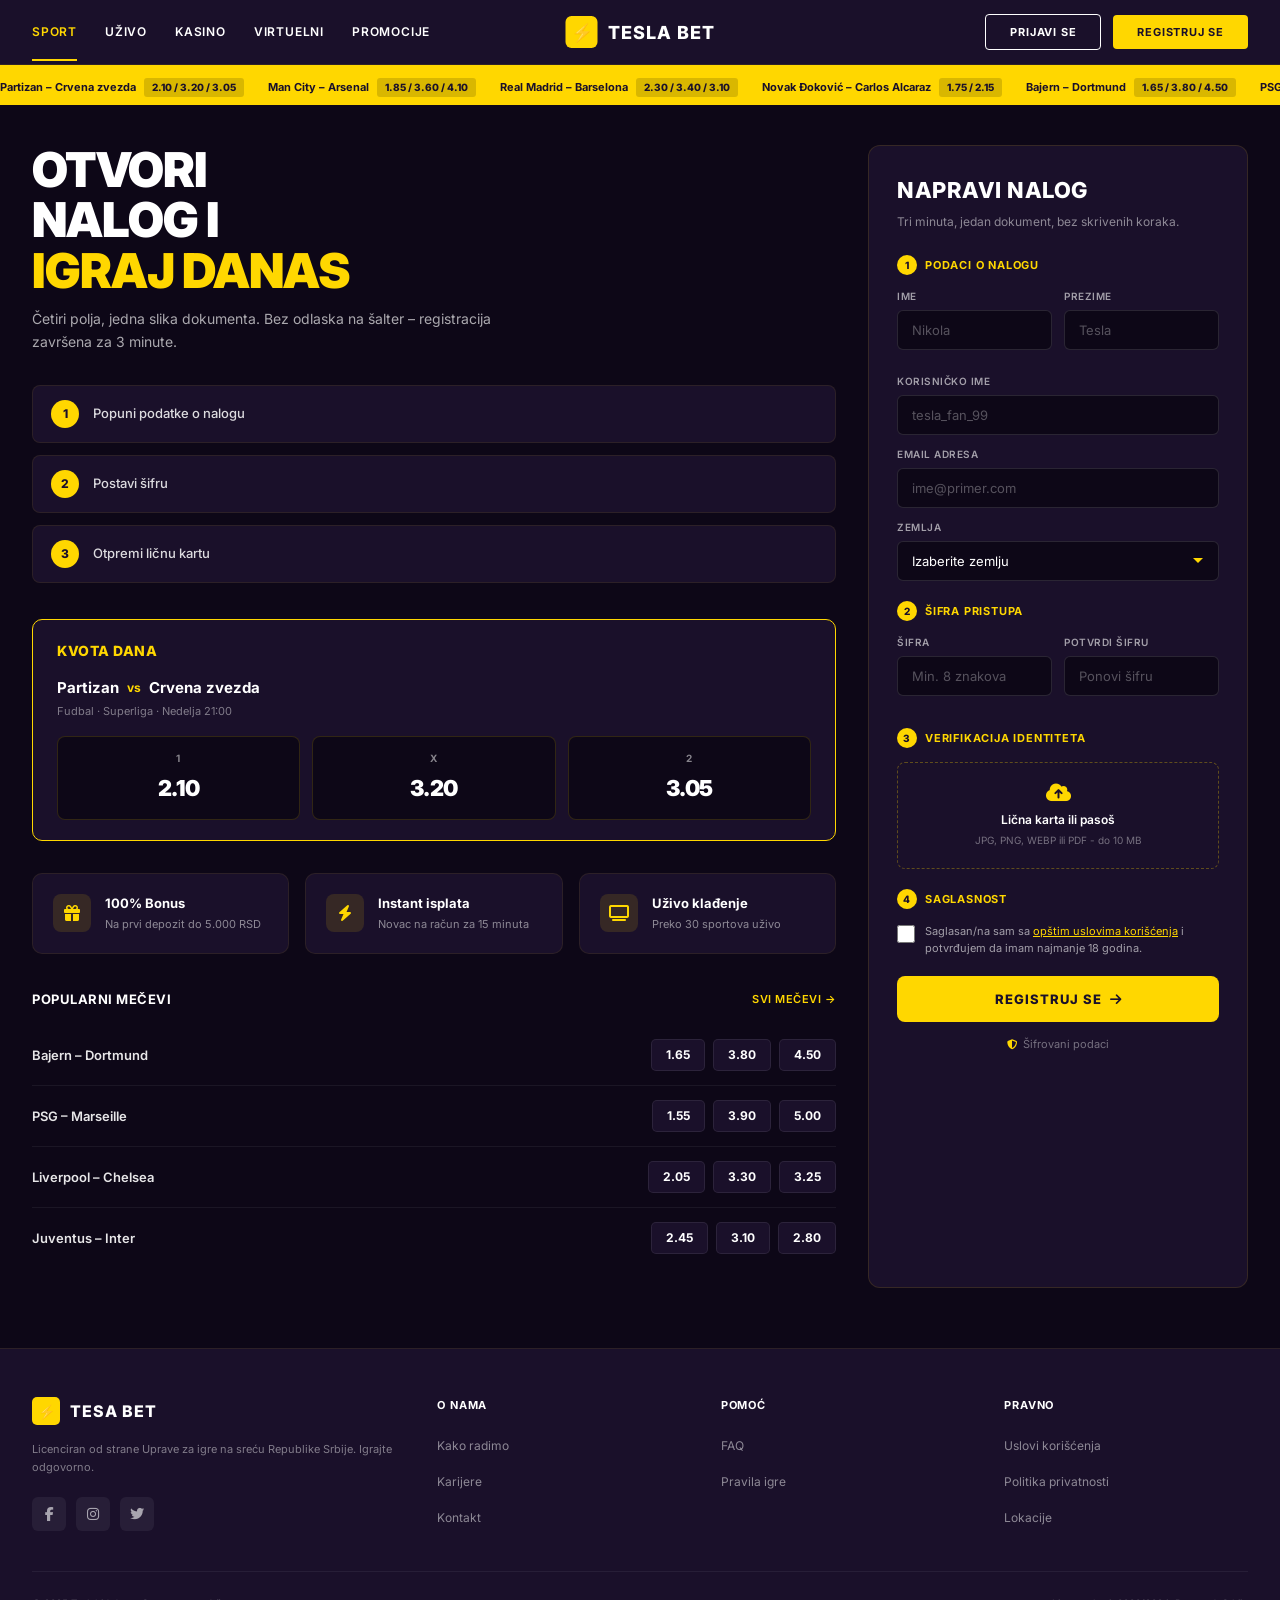
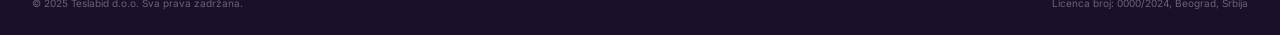
==== wwwroot/registracionaStrana.html @ c038f025 "Backend prepakovan" ====
<!DOCTYPE html>
<html lang="sr">
<head>
    <meta charset="UTF-8">
    <meta name="viewport" content="width=device-width, initial-scale=1.0">
    <title>Tesa Bet - Registracija</title>
    <!-- Povezivanje sa CSS datotekom -->
    <link rel="stylesheet" href="style.css">
    <!-- Eksterni fontovi i ikone -->
    <link rel="stylesheet" href="https://cdnjs.cloudflare.com/ajax/libs/font-awesome/6.4.0/css/all.min.css">
    <link href="https://fonts.googleapis.com/css2?family=Inter:wght@300;400;500;600;700;800;900&display=swap" rel="stylesheet">
</head>
<body>

    <!-- ===== HEADER ===== -->
    <header class="header">
        <div class="header-top">
            <nav class="header-nav">
                <a href="#" class="active">Sport</a>
                <a href="#">Uživo</a>
                <a href="#">Kasino</a>
                <a href="#">Virtuelni</a>
                <a href="#">Promocije</a>
            </nav>

            <div class="header-logo">
                <div class="logo-icon"><a href="/pocetnaStrana/pocetnaStrana.html">⚡</a></div>
                <div class="logo-text"> <a href="/pocetnaStrana/pocetnaStrana.html">TESLA BET</a> </div>
            </div>

            <div class="header-actions">
                <button  class="btn-outline"><a href="/loginStrana/loginStrana.html">Prijavi se</a></button>
                <button  class="btn-primary"><a href="registracionaStrana.html">Registruj se</a></button>
            </div>
        </div>
    </header>

    <!-- ===== SPORTS TICKER ===== -->
    <div class="sports-ticker">
        <div class="sports-ticker-inner">
            <div class="ticker-item">
                <span>Partizan – Crvena zvezda</span>
                <span class="ticker-odds">2.10 / 3.20 / 3.05</span>
            </div>
            <div class="ticker-item">
                <span>Man City – Arsenal</span>
                <span class="ticker-odds">1.85 / 3.60 / 4.10</span>
            </div>
            <div class="ticker-item">
                <span>Real Madrid – Barselona</span>
                <span class="ticker-odds">2.30 / 3.40 / 3.10</span>
            </div>
            <div class="ticker-item">
                <span>Novak Đoković – Carlos Alcaraz</span>
                <span class="ticker-odds">1.75 / 2.15</span>
            </div>
            <div class="ticker-item">
                <span>Bajern – Dortmund</span>
                <span class="ticker-odds">1.65 / 3.80 / 4.50</span>
            </div>
            <div class="ticker-item">
                <span>PSG – Marseille</span>
                <span class="ticker-odds">1.55 / 3.90 / 5.00</span>
            </div>
            <div class="ticker-item">
                <span>Liverpool – Chelsea</span>
                <span class="ticker-odds">2.05 / 3.30 / 3.25</span>
            </div>
            <div class="ticker-item">
                <span>Juventus – Inter</span>
                <span class="ticker-odds">2.45 / 3.10 / 2.80</span>
            </div>
        </div>
    </div>

    <!-- ===== MAIN CONTENT ===== -->
    <main class="main-wrapper">

        <!-- LEFT COLUMN -->
        <div class="left-column">

            <!-- Hero -->
            <section class="hero-section">
                <h1 class="hero-title">
                    Otvori<br>
                    nalog i<br>
                    <span class="highlight">igraj danas</span>
                </h1>
                <p class="hero-subtitle">
                    Četiri polja, jedna slika dokumenta. Bez odlaska na šalter – registracija završena za 3 minute.
                </p>
            </section>

            <!-- Steps -->
            <div class="steps-list">
                <div class="step-item">
                    <div class="step-number">1</div>
                    <div class="step-text">Popuni podatke o nalogu</div>
                </div>
                <div class="step-item">
                    <div class="step-number">2</div>
                    <div class="step-text">Postavi šifru</div>
                </div>
                <div class="step-item">
                    <div class="step-number">3</div>
                    <div class="step-text">Otpremi ličnu kartu</div>
                </div>
            </div>

            <!-- Odds Section -->
            <section class="odds-section">
                <div class="odds-header">
                    <h3>Kvota dana</h3>
                </div>
                <div class="odds-match">
                    Partizan <span class="vs">vs</span> Crvena zvezda
                </div>
                <div class="odds-meta">Fudbal · Superliga · Nedelja 21:00</div>
                <div class="odds-grid">
                    <div class="odd-card">
                        <div class="odd-label">1</div>
                        <div class="odd-value">2.10</div>
                    </div>
                    <div class="odd-card">
                        <div class="odd-label">X</div>
                        <div class="odd-value">3.20</div>
                    </div>
                    <div class="odd-card">
                        <div class="odd-label">2</div>
                        <div class="odd-value">3.05</div>
                    </div>
                </div>
            </section>

            <!-- Features -->
            <div class="features-row">
                <div class="feature-card">
                    <div class="feature-icon"><i class="fa-solid fa-gift"></i></div>
                    <div class="feature-text">
                        <h4>100% Bonus</h4>
                        <p>Na prvi depozit do 5.000 RSD</p>
                    </div>
                </div>
                <div class="feature-card">
                    <div class="feature-icon"><i class="fa-solid fa-bolt"></i></div>
                    <div class="feature-text">
                        <h4>Instant isplata</h4>
                        <p>Novac na račun za 15 minuta</p>
                    </div>
                </div>
                <div class="feature-card">
                    <div class="feature-icon"><i class="fa-solid fa-tv"></i></div>
                    <div class="feature-text">
                        <h4>Uživo klađenje</h4>
                        <p>Preko 30 sportova uživo</p>
                    </div>
                </div>
            </div>

            <!-- Popular Matches -->
            <section class="matches-section">
                <div class="matches-header">
                    <h3>Popularni mečevi</h3>
                    <a href="#">Svi mečevi →</a>
                </div>

                <div class="match-row">
                    <div class="match-teams">Bajern – Dortmund</div>
                    <div class="match-odds">
                        <div class="match-odd">1.65</div>
                        <div class="match-odd">3.80</div>
                        <div class="match-odd">4.50</div>
                    </div>
                </div>

                <div class="match-row">
                    <div class="match-teams">PSG – Marseille</div>
                    <div class="match-odds">
                        <div class="match-odd">1.55</div>
                        <div class="match-odd">3.90</div>
                        <div class="match-odd">5.00</div>
                    </div>
                </div>

                <div class="match-row">
                    <div class="match-teams">Liverpool – Chelsea</div>
                    <div class="match-odds">
                        <div class="match-odd">2.05</div>
                        <div class="match-odd">3.30</div>
                        <div class="match-odd">3.25</div>
                    </div>
                </div>

                <div class="match-row">
                    <div class="match-teams">Juventus – Inter</div>
                    <div class="match-odds">
                        <div class="match-odd">2.45</div>
                        <div class="match-odd">3.10</div>
                        <div class="match-odd">2.80</div>
                    </div>
                </div>
            </section>
        </div>

        <!-- RIGHT COLUMN - FORM -->
        <aside class="form-panel">
            <h2>Napravi nalog</h2>
            <p class="form-subtitle">Tri minuta, jedan dokument, bez skrivenih koraka.</p>

            <!-- Section 1: Podaci -->
            <div class="form-section-label">
                <span class="label-number">1</span>
                Podaci o nalogu
            </div>

            <div class="form-row">
                <div class="form-group">
                    <label>Ime</label>
                    <input type="text" placeholder="Nikola">
                </div>
                <div class="form-group">
                    <label>Prezime</label>
                    <input type="text" placeholder="Tesla">
                </div>
            </div>

            <div class="form-group">
                <label>Korisničko ime</label>
                <input type="text" placeholder="tesla_fan_99">
            </div>

            <div class="form-group">
                <label>Email adresa</label>
                <input type="email" placeholder="ime@primer.com">
            </div>

            <div class="form-group">
                <label>Zemlja</label>
                <select>
                    <option value="" disabled selected>Izaberite zemlju</option>
                    <option value="rs">Srbija</option>
                    <option value="hr">Hrvatska</option>
                    <option value="ba">Bosna i Hercegovina</option>
                    <option value="me">Crna Gora</option>
                    <option value="mk">Severna Makedonija</option>
                </select>
            </div>

            <!-- Section 2: Šifra -->
            <div class="form-section-label">
                <span class="label-number">2</span>
                Šifra pristupa
            </div>

            <div class="form-row">
                <div class="form-group">
                    <label>Šifra</label>
                    <input type="password" placeholder="Min. 8 znakova">
                </div>
                <div class="form-group">
                    <label>Potvrdi šifru</label>
                    <input type="password" placeholder="Ponovi šifru">
                </div>
            </div>

            <!-- Section 3: Verifikacija -->
            <div class="form-section-label">
                <span class="label-number">3</span>
                Verifikacija identiteta
            </div>

            <div class="file-upload">
                <i class="fa-solid fa-cloud-arrow-up"></i>
                <div class="upload-title">Lična karta ili pasoš</div>
                <div class="upload-hint">JPG, PNG, WEBP ili PDF - do 10 MB</div>
            </div>

            <!-- Section 4: Saglasnost -->
            <div class="form-section-label">
                <span class="label-number">4</span>
                Saglasnost
            </div>

            <div class="checkbox-group">
                <input type="checkbox" id="terms">
                <label for="terms">
                    Saglasan/na sam sa <a href="#">opštim uslovima korišćenja</a> i potvrđujem da imam najmanje 18 godina.
                </label>
            </div>

            <button class="btn-submit">
                Registruj se <i class="fa-solid fa-arrow-right"></i>
            </button>

            <div class="form-footer">
                <i class="fa-solid fa-shield-halved"></i>
                <span>Šifrovani podaci</span>
            </div>
        </aside>
    </main>

    <!-- ===== FOOTER ===== -->
    <footer class="footer">
        <div class="footer-inner">
            <div class="footer-brand">
                <div class="footer-logo">
                    <div class="logo-icon">⚡</div>
                    <div class="logo-text">TESA BET</div>
                </div>
                <p>Licenciran od strane Uprave za igre na sreću Republike Srbije. Igrajte odgovorno.</p>
                <div class="footer-social">
                    <a href="#"><i class="fa-brands fa-facebook-f"></i></a>
                    <a href="#"><i class="fa-brands fa-instagram"></i></a>
                    <a href="#"><i class="fa-brands fa-twitter"></i></a>
                </div>
            </div>

            <div class="footer-col">
                <h4>O nama</h4>
                <ul>
                    <li><a href="#">Kako radimo</a></li>
                    <li><a href="#">Karijere</a></li>
                    <li><a href="#">Kontakt</a></li>
                </ul>
            </div>

            <div class="footer-col">
                <h4>Pomoć</h4>
                <ul>
                    <li><a href="#">FAQ</a></li>
                    <li><a href="#">Pravila igre</a></li>
                </ul>
            </div>

            <div class="footer-col">
                <h4>Pravno</h4>
                <ul>
                    <li><a href="#">Uslovi korišćenja</a></li>
                    <li><a href="#">Politika privatnosti</a></li>
                    <li><a href="#">Lokacije</a></li>
                </ul>
            </div>
        </div>

        <div class="footer-bottom">
            <span>© 2025 Teslabid d.o.o. Sva prava zadržana.</span>
            <span>Licenca broj: 0000/2024, Beograd, Srbija</span>
        </div>
    </footer>

       <script src="registracija.js"></script>
</body>
</html>
---- wwwroot/style.css ----
/* ===== RESET & BASE ===== */
* {
    margin: 0;
    padding: 0;
    box-sizing: border-box;
}

body {
    font-family: 'Inter', sans-serif;
    background-color: #0D0717;
    color: #FFFFFF;
    line-height: 1.5;
    min-height: 100vh;
    overflow-x: hidden;
}

a {
    text-decoration: none;
    color: inherit;
}

ul {
    list-style: none;
}

button {
    cursor: pointer;
    border: none;
    font-family: inherit;
}

input, select {
    font-family: inherit;
    outline: none;
}

/* ===== SCROLLBAR ===== */
::-webkit-scrollbar {
    width: 6px;
}
::-webkit-scrollbar-track {
    background: #1A102A;
}
::-webkit-scrollbar-thumb {
    background: #FFD700;
    border-radius: 3px;
}

/* ===== HEADER ===== */
.header {
    background-color: #1A102A;
    border-bottom: 1px solid rgba(255, 215, 0, 0.1);
    position: sticky;
    top: 0;
    z-index: 100;
}

.header-top {
    display: flex;
    align-items: center;
    justify-content: space-between;
    padding: 0 32px;
    height: 64px;
    max-width: 1400px;
    margin: 0 auto;
}

.header-nav {
    display: flex;
    align-items: center;
    gap: 28px;
}

.header-nav a {
    font-size: 12px;
    font-weight: 600;
    letter-spacing: 0.8px;
    text-transform: uppercase;
    color: #FFFFFF;
    transition: color 0.2s;
    position: relative;
    padding: 20px 0;
}

.header-nav a:hover,
.header-nav a.active {
    color: #FFD700;
}

.header-nav a.active::after {
    content: '';
    position: absolute;
    bottom: 0;
    left: 0;
    right: 0;
    height: 2px;
    background-color: #FFD700;
}

.header-logo {
    display: flex;
    align-items: center;
    gap: 10px;
    position: absolute;
    left: 50%;
    transform: translateX(-50%);
}

.header-logo .logo-icon {
    width: 32px;
    height: 32px;
    background-color: #FFD700;
    border-radius: 6px;
    display: flex;
    align-items: center;
    justify-content: center;
    color: #1A102A;
    font-size: 18px;
    font-weight: 900;
}

.header-logo .logo-text {
    font-size: 18px;
    font-weight: 800;
    letter-spacing: 1px;
    color: #FFFFFF;
}

.header-actions {
    display: flex;
    align-items: center;
    gap: 12px;
}

.btn-outline {
    padding: 10px 24px;
    border: 1.5px solid #FFFFFF;
    background: transparent;
    color: #FFFFFF;
    font-size: 11px;
    font-weight: 700;
    letter-spacing: 0.8px;
    text-transform: uppercase;
    border-radius: 4px;
    transition: all 0.2s;
}

.btn-outline:hover {
    border-color: #FFD700;
    color: #FFD700;
}

.btn-primary {
    padding: 10px 24px;
    background-color: #FFD700;
    color: #1A102A;
    font-size: 11px;
    font-weight: 700;
    letter-spacing: 0.8px;
    text-transform: uppercase;
    border-radius: 4px;
    transition: all 0.2s;
}

.btn-primary:hover {
    background-color: #FFE44D;
    transform: translateY(-1px);
}

/* ===== SPORTS TICKER ===== */







.sports-ticker {
    background-color: #FFD700;
    padding: 8px 0;
    overflow: hidden;          /* bilo: overflow-x: auto */
    white-space: nowrap;
}
.sports-ticker::-webkit-scrollbar {
    display: none;
}

.sports-ticker-inner {
    display: inline-flex;
    gap: 24px;
    padding-right: 24px;       /* da razmak između dve kopije bude isti kao gap */
    animation: ticker 10s linear infinite;
}

@keyframes ticker {
            0% { transform: translate3d(0, 0, 0); }
            100% { transform: translate3d(-50%, 0, 0); }
        }

.ticker-item {
    display: inline-flex;
    align-items: center;
    gap: 8px;
    font-size: 11px;
    font-weight: 700;
    color: #1A102A;
    white-space: nowrap;
}

.ticker-item .ticker-odds {
    background-color: rgba(0, 0, 0, 0.15);
    padding: 2px 8px;
    border-radius: 3px;
    font-size: 10px;
    font-weight: 800;
}

/* ===== MAIN LAYOUT ===== */
.main-wrapper {
    max-width: 1400px;
    margin: 0 auto;
    padding: 0 32px;
    display: grid;
    grid-template-columns: 1fr 380px;
    gap: 32px;
    margin-top: 40px;
    margin-bottom: 60px;
}



/* ===== LEFT COLUMN ===== */
.hero-section {
    margin-bottom: 32px;
}

.hero-title {
    font-size: 48px;
    font-weight: 900;
    line-height: 1.05;
    text-transform: uppercase;
    letter-spacing: -1px;
    color: #FFFFFF;
    margin-bottom: 12px;
}

.hero-title .highlight {
    color: #FFD700;
}

.hero-subtitle {
    font-size: 14px;
    color: rgba(255, 255, 255, 0.65);
    max-width: 480px;
    line-height: 1.6;
    margin-bottom: 28px;
}

/* Steps */
.steps-list {
    display: flex;
    flex-direction: column;
    gap: 12px;
    margin-bottom: 36px;
}

.step-item {
    display: flex;
    align-items: center;
    gap: 14px;
    padding: 14px 18px;
    background-color: #1A102A;
    border: 1px solid rgba(255, 215, 0, 0.08);
    border-radius: 8px;
    transition: border-color 0.2s;
}

.step-item:hover {
    border-color: rgba(255, 215, 0, 0.3);
}

.step-number {
    width: 28px;
    height: 28px;
    border-radius: 50%;
    background-color: #FFD700;
    color: #1A102A;
    display: flex;
    align-items: center;
    justify-content: center;
    font-size: 12px;
    font-weight: 800;
    flex-shrink: 0;
}

.step-text {
    font-size: 13px;
    font-weight: 500;
    color: rgba(255, 255, 255, 0.85);
}

/* ===== ODDS SECTION ===== */
.odds-section {
    background-color: #1A102A;
    border: 1.5px solid #FFD700;
    border-radius: 10px;
    padding: 20px 24px;
    margin-bottom: 32px;
}

.odds-header {
    display: flex;
    align-items: center;
    justify-content: space-between;
    margin-bottom: 16px;
}

.odds-header h3 {
    font-size: 14px;
    font-weight: 800;
    text-transform: uppercase;
    letter-spacing: 0.5px;
    color: #FFD700;
}

.odds-match {
    display: flex;
    align-items: center;
    gap: 8px;
    font-size: 15px;
    font-weight: 700;
    color: #FFFFFF;
    margin-bottom: 4px;
}

.odds-match .vs {
    color: #FFD700;
    font-size: 12px;
}

.odds-meta {
    font-size: 11px;
    color: rgba(255, 255, 255, 0.45);
    margin-bottom: 16px;
}

.odds-grid {
    display: grid;
    grid-template-columns: repeat(3, 1fr);
    gap: 12px;
}

.odd-card {
    background-color: #0D0717;
    border: 1px solid rgba(255, 215, 0, 0.15);
    border-radius: 8px;
    padding: 14px;
    text-align: center;
    cursor: pointer;
    transition: all 0.2s;
}

.odd-card:hover {
    border-color: #FFD700;
    background-color: rgba(255, 215, 0, 0.05);
}

.odd-card .odd-label {
    font-size: 10px;
    font-weight: 700;
    text-transform: uppercase;
    color: rgba(255, 255, 255, 0.5);
    letter-spacing: 0.5px;
    margin-bottom: 6px;
}

.odd-card .odd-value {
    font-size: 22px;
    font-weight: 900;
    color: #FFFFFF;
    letter-spacing: -0.5px;
}

.odd-card:hover .odd-value {
    color: #FFD700;
}

/* ===== FEATURES ROW ===== */
.features-row {
    display: grid;
    grid-template-columns: repeat(3, 1fr);
    gap: 16px;
    margin-bottom: 36px;
}

.feature-card {
    background-color: #1A102A;
    border: 1px solid rgba(255, 215, 0, 0.08);
    border-radius: 10px;
    padding: 20px;
    display: flex;
    align-items: flex-start;
    gap: 14px;
    transition: border-color 0.2s;
}

.feature-card:hover {
    border-color: rgba(255, 215, 0, 0.3);
}

.feature-icon {
    width: 38px;
    height: 38px;
    border-radius: 8px;
    background-color: rgba(255, 215, 0, 0.12);
    display: flex;
    align-items: center;
    justify-content: center;
    color: #FFD700;
    font-size: 16px;
    flex-shrink: 0;
}

.feature-text h4 {
    font-size: 13px;
    font-weight: 700;
    color: #FFFFFF;
    margin-bottom: 4px;
}

.feature-text p {
    font-size: 11px;
    color: rgba(255, 255, 255, 0.5);
    line-height: 1.4;
}

/* ===== POPULAR MATCHES ===== */
.matches-section {
    margin-bottom: 20px;
}

.matches-header {
    display: flex;
    align-items: center;
    justify-content: space-between;
    margin-bottom: 16px;
}

.matches-header h3 {
    font-size: 13px;
    font-weight: 700;
    text-transform: uppercase;
    letter-spacing: 0.5px;
    color: #FFFFFF;
}

.matches-header a {
    font-size: 11px;
    font-weight: 600;
    color: #FFD700;
    text-transform: uppercase;
    letter-spacing: 0.5px;
}

.matches-header a:hover {
    text-decoration: underline;
}

.match-row {
    display: flex;
    align-items: center;
    justify-content: space-between;
    padding: 14px 0;
    border-bottom: 1px solid rgba(255, 255, 255, 0.06);
}

.match-row:last-child {
    border-bottom: none;
}

.match-teams {
    font-size: 13px;
    font-weight: 600;
    color: rgba(255, 255, 255, 0.9);
    min-width: 160px;
}

.match-odds {
    display: flex;
    gap: 8px;
}

.match-odd {
    padding: 6px 14px;
    background-color: #1A102A;
    border: 1px solid rgba(255, 255, 255, 0.08);
    border-radius: 5px;
    font-size: 12px;
    font-weight: 700;
    color: #FFFFFF;
    cursor: pointer;
    transition: all 0.15s;
    min-width: 52px;
    text-align: center;
}

.match-odd:hover {
    border-color: #FFD700;
    color: #FFD700;
}

/* ===== RIGHT COLUMN - FORM ===== */
.form-panel {
    background-color: #1A102A;
    border: 1px solid rgba(255, 215, 0, 0.12);
    border-radius: 12px;
    padding: 28px;
    position: sticky;
    top: 100px;
}

.form-panel h2 {
    font-size: 22px;
    font-weight: 800;
    text-transform: uppercase;
    letter-spacing: 0.5px;
    color: #FFFFFF;
    margin-bottom: 6px;
}

.form-panel .form-subtitle {
    font-size: 12px;
    color: rgba(255, 255, 255, 0.5);
    margin-bottom: 24px;
}

.form-section-label {
    display: flex;
    align-items: center;
    gap: 8px;
    font-size: 11px;
    font-weight: 700;
    text-transform: uppercase;
    letter-spacing: 0.8px;
    color: #FFD700;
    margin-bottom: 14px;
    margin-top: 20px;
}

.form-section-label:first-of-type {
    margin-top: 0;
}

.form-section-label .label-number {
    width: 20px;
    height: 20px;
    border-radius: 50%;
    background-color: #FFD700;
    color: #1A102A;
    display: flex;
    align-items: center;
    justify-content: center;
    font-size: 10px;
    font-weight: 800;
}

.form-row {
    display: grid;
    grid-template-columns: 1fr 1fr;
    gap: 12px;
    margin-bottom: 12px;
}

.form-group {
    margin-bottom: 12px;
}

.form-group label {
    display: block;
    font-size: 10px;
    font-weight: 600;
    text-transform: uppercase;
    letter-spacing: 0.5px;
    color: rgba(255, 255, 255, 0.6);
    margin-bottom: 6px;
}

.form-group input,
.form-group select {
    width: 100%;
    padding: 11px 14px;
    background-color: #0D0717;
    border: 1px solid rgba(255, 255, 255, 0.12);
    border-radius: 6px;
    font-size: 13px;
    color: #FFFFFF;
    transition: border-color 0.2s;
}

.form-group input::placeholder {
    color: rgba(255, 255, 255, 0.3);
}

.form-group input:focus,
.form-group select:focus {
    border-color: #FFD700;
}

.form-group select {
    appearance: none;
    background-image: url("data:image/svg+xml,%3Csvg xmlns='http://www.w3.org/2000/svg' width='12' height='12' viewBox='0 0 12 12'%3E%3Cpath fill='%23FFD700' d='M6 8L1 3h10z'/%3E%3C/svg%3E");
    background-repeat: no-repeat;
    background-position: right 14px center;
    cursor: pointer;
}

.form-group select option {
    background-color: #1A102A;
    color: #FFFFFF;
}

/* File upload */
.file-upload {
    border: 1.5px dashed rgba(255, 215, 0, 0.3);
    border-radius: 8px;
    padding: 20px;
    text-align: center;
    cursor: pointer;
    transition: border-color 0.2s;
    margin-bottom: 12px;
}

.file-upload:hover {
    border-color: #FFD700;
}

.file-upload i {
    font-size: 20px;
    color: #FFD700;
    margin-bottom: 8px;
    display: block;
}

.file-upload .upload-title {
    font-size: 12px;
    font-weight: 600;
    color: #FFFFFF;
    margin-bottom: 4px;
}

.file-upload .upload-hint {
    font-size: 10px;
    color: rgba(255, 255, 255, 0.4);
}

/* Checkbox */
.checkbox-group {
    display: flex;
    align-items: flex-start;
    gap: 10px;
    margin-bottom: 20px;
}

.checkbox-group input[type="checkbox"] {
    width: 18px;
    height: 18px;
    accent-color: #FFD700;
    margin-top: 2px;
    flex-shrink: 0;
    cursor: pointer;
}

.checkbox-group label {
    font-size: 11px;
    color: rgba(255, 255, 255, 0.6);
    line-height: 1.5;
    cursor: pointer;
}

.checkbox-group label a {
    color: #FFD700;
    text-decoration: underline;
}

/* Submit button */
.btn-submit {
    width: 100%;
    padding: 15px;
    background-color: #FFD700;
    color: #1A102A;
    font-size: 13px;
    font-weight: 800;
    text-transform: uppercase;
    letter-spacing: 1px;
    border-radius: 8px;
    display: flex;
    align-items: center;
    justify-content: center;
    gap: 8px;
    transition: all 0.2s;
    margin-bottom: 14px;
}

.btn-submit:hover {
    background-color: #FFE44D;
    transform: translateY(-1px);
    box-shadow: 0 4px 20px rgba(255, 215, 0, 0.3);
}

.form-footer {
    display: flex;
    align-items: center;
    justify-content: center;
    gap: 6px;
    font-size: 11px;
    color: rgba(255, 255, 255, 0.4);
}

.form-footer i {
    color: #FFD700;
    font-size: 10px;
}

/* ===== FOOTER ===== */
.footer {
    background-color: #1A102A;
    border-top: 1px solid rgba(255, 215, 0, 0.08);
    padding: 48px 32px 24px;
}

.footer-inner {
    max-width: 1400px;
    margin: 0 auto;
    display: grid;
    grid-template-columns: 1.5fr 1fr 1fr 1fr;
    gap: 40px;
    margin-bottom: 40px;
}

.footer-brand .footer-logo {
    display: flex;
    align-items: center;
    gap: 10px;
    margin-bottom: 16px;
}

.footer-brand .footer-logo .logo-icon {
    width: 28px;
    height: 28px;
    background-color: #FFD700;
    border-radius: 5px;
    display: flex;
    align-items: center;
    justify-content: center;
    color: #1A102A;
    font-size: 14px;
    font-weight: 900;
}

.footer-brand .footer-logo .logo-text {
    font-size: 16px;
    font-weight: 800;
    letter-spacing: 1px;
    color: #FFFFFF;
}

.footer-brand p {
    font-size: 11px;
    color: rgba(255, 255, 255, 0.45);
    line-height: 1.6;
    margin-bottom: 20px;
}

.footer-social {
    display: flex;
    gap: 10px;
}

.footer-social a {
    width: 34px;
    height: 34px;
    border-radius: 6px;
    background-color: rgba(255, 255, 255, 0.06);
    display: flex;
    align-items: center;
    justify-content: center;
    color: rgba(255, 255, 255, 0.6);
    font-size: 14px;
    transition: all 0.2s;
}

.footer-social a:hover {
    background-color: #FFD700;
    color: #1A102A;
}

.footer-col h4 {
    font-size: 11px;
    font-weight: 700;
    text-transform: uppercase;
    letter-spacing: 0.8px;
    color: #FFFFFF;
    margin-bottom: 18px;
}

.footer-col ul {
    display: flex;
    flex-direction: column;
    gap: 12px;
}

.footer-col ul a {
    font-size: 12px;
    color: rgba(255, 255, 255, 0.5);
    transition: color 0.2s;
}

.footer-col ul a:hover {
    color: #FFD700;
}

.footer-bottom {
    max-width: 1400px;
    margin: 0 auto;
    padding-top: 24px;
    border-top: 1px solid rgba(255, 255, 255, 0.06);
    display: flex;
    align-items: center;
    justify-content: space-between;
    font-size: 10px;
    color: rgba(255, 255, 255, 0.35);
}

.footer-bottom a {
    color: rgba(255, 255, 255, 0.5);
}

.footer-bottom a:hover {
    color: #FFD700;
}

/* ===== RESPONSIVE ===== */
@media (max-width: 1100px) {
    .main-wrapper {
        grid-template-columns: 1fr 340px;
        gap: 24px;
        padding: 0 20px;
    }

    .hero-title {
        font-size: 38px;
    }

    .header-top {
        padding: 0 20px;
    }
}

@media (max-width: 900px) {
    .main-wrapper {
        grid-template-columns: 1fr;
    }

    .form-panel {
        position: static;
        order: -1;
    }

    .header-nav {
        display: none;
    }

    .header-logo {
        position: static;
        transform: none;
    }

    .footer-inner {
        grid-template-columns: 1fr 1fr;
        gap: 32px;
    }

    .features-row {
        grid-template-columns: 1fr;
    }
}

@media (max-width: 600px) {
    .header-top {
        height: 56px;
        padding: 0 16px;
    }

    .header-actions .btn-outline {
        display: none;
    }

    .header-actions .btn-primary {
        padding: 8px 16px;
        font-size: 10px;
    }

    .header-logo .logo-text {
        font-size: 14px;
    }

    .hero-title {
        font-size: 30px;
    }

    .hero-subtitle {
        font-size: 13px;
    }

    .main-wrapper {
        padding: 0 16px;
        margin-top: 24px;
    }

    .odds-grid {
        grid-template-columns: repeat(3, 1fr);
        gap: 8px;
    }

    .odd-card .odd-value {
        font-size: 18px;
    }

    .match-row {
        flex-direction: column;
        align-items: flex-start;
        gap: 10px;
    }

    .match-odds {
        width: 100%;
    }

    .match-odd {
        flex: 1;
    }

    .form-row {
        grid-template-columns: 1fr;
    }

    .footer-inner {
        grid-template-columns: 1fr;
        gap: 28px;
    }

    .footer-bottom {
        flex-direction: column;
        gap: 8px;
        text-align: center;
    }

    .sports-ticker-inner {
        padding: 0 16px;
        gap: 16px;
    }
}
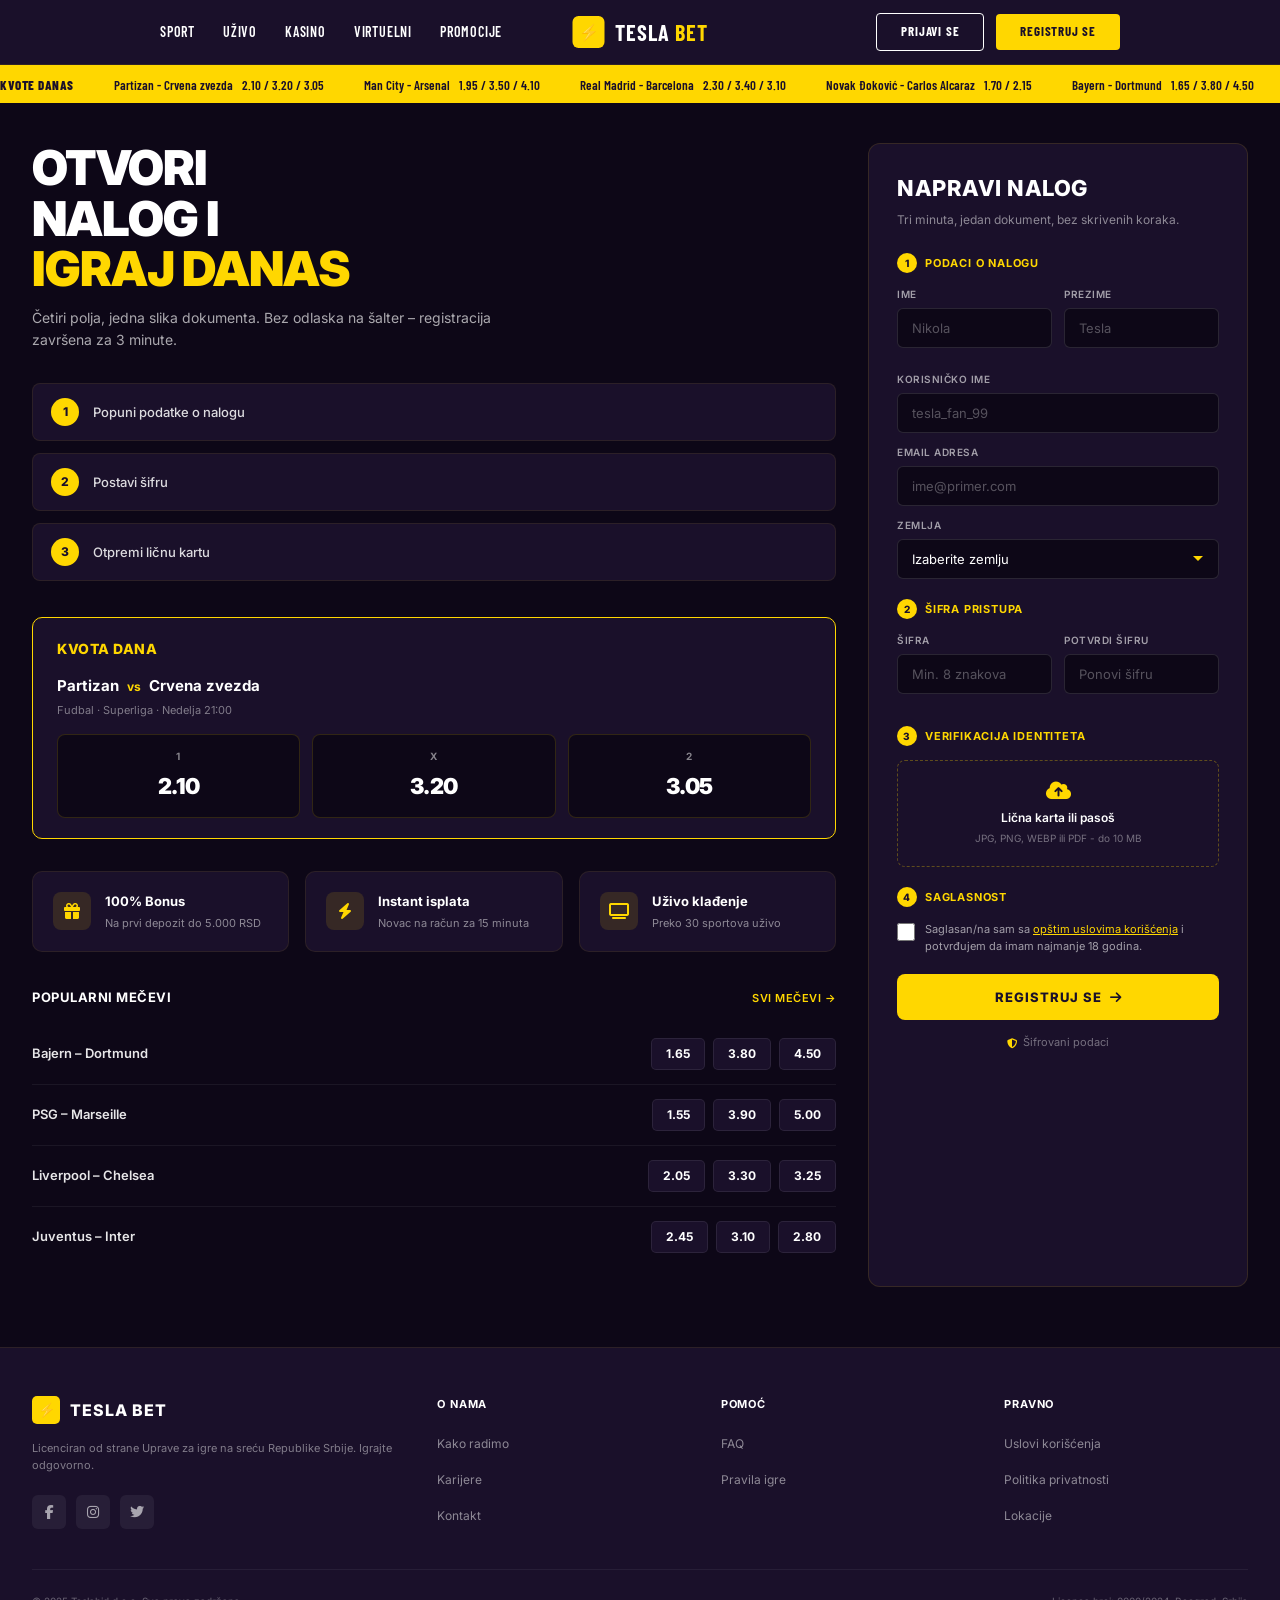
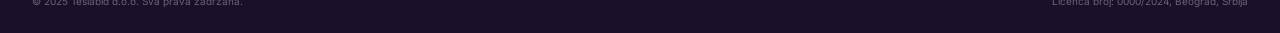
==== commit d64be0c5: "ispravka index.html / loginStrane & registracioneStrane klizeca traka sa igrama" ====
--- a/wwwroot/registracionaStrana.html
+++ b/wwwroot/registracionaStrana.html
@@ -3,12 +3,11 @@
 <head>
     <meta charset="UTF-8">
     <meta name="viewport" content="width=device-width, initial-scale=1.0">
-    <title>Tesa Bet - Registracija</title>
-    <!-- Povezivanje sa CSS datotekom -->
-    <link rel="stylesheet" href="style.css">
+    <title>Tesla Bet - Registracija</title>
     <!-- Eksterni fontovi i ikone -->
     <link rel="stylesheet" href="https://cdnjs.cloudflare.com/ajax/libs/font-awesome/6.4.0/css/all.min.css">
-    <link href="https://fonts.googleapis.com/css2?family=Inter:wght@300;400;500;600;700;800;900&display=swap" rel="stylesheet">
+    <link href="https://fonts.googleapis.com/css2?family=Inter:wght@300;400;500;600;700;800;900&family=Bebas+Neue&family=Barlow+Condensed:wght@400;500;600;700;800&display=swap" rel="stylesheet">
+    <link rel="stylesheet" href="style.css">
 </head>
 <body>
 
@@ -16,60 +15,46 @@
     <header class="header">
         <div class="header-top">
             <nav class="header-nav">
-                <a href="#" class="active">Sport</a>
+                <a href="#">Sport</a>
                 <a href="#">Uživo</a>
                 <a href="#">Kasino</a>
                 <a href="#">Virtuelni</a>
                 <a href="#">Promocije</a>
             </nav>
 
-            <div class="header-logo">
-                <div class="logo-icon"><a href="/pocetnaStrana/pocetnaStrana.html">⚡</a></div>
-                <div class="logo-text"> <a href="/pocetnaStrana/pocetnaStrana.html">TESLA BET</a> </div>
-            </div>
+            <a href="/wwwroot/index.html" class="header-logo">
+                <div class="logo-icon">⚡</div>
+                <div class="logo-text">Tesla <span class="yellow">Bet</span></div>
+            </a>
 
             <div class="header-actions">
-                <button  class="btn-outline"><a href="/loginStrana/loginStrana.html">Prijavi se</a></button>
-                <button  class="btn-primary"><a href="registracionaStrana.html">Registruj se</a></button>
+                <a href="/wwwroot/loginStrana/loginStrana.html" class="btn-outline">Prijavi se</a>
+                <a href="/wwwroot/registracionaStrana.html" class="btn-primary">Registruj se</a>
             </div>
         </div>
     </header>
 
-    <!-- ===== SPORTS TICKER ===== -->
+    <!-- ===== ŽUTA TRAKA ===== -->
     <div class="sports-ticker">
         <div class="sports-ticker-inner">
-            <div class="ticker-item">
-                <span>Partizan – Crvena zvezda</span>
-                <span class="ticker-odds">2.10 / 3.20 / 3.05</span>
-            </div>
-            <div class="ticker-item">
-                <span>Man City – Arsenal</span>
-                <span class="ticker-odds">1.85 / 3.60 / 4.10</span>
-            </div>
-            <div class="ticker-item">
-                <span>Real Madrid – Barselona</span>
-                <span class="ticker-odds">2.30 / 3.40 / 3.10</span>
-            </div>
-            <div class="ticker-item">
-                <span>Novak Đoković – Carlos Alcaraz</span>
-                <span class="ticker-odds">1.75 / 2.15</span>
-            </div>
-            <div class="ticker-item">
-                <span>Bajern – Dortmund</span>
-                <span class="ticker-odds">1.65 / 3.80 / 4.50</span>
-            </div>
-            <div class="ticker-item">
-                <span>PSG – Marseille</span>
-                <span class="ticker-odds">1.55 / 3.90 / 5.00</span>
-            </div>
-            <div class="ticker-item">
-                <span>Liverpool – Chelsea</span>
-                <span class="ticker-odds">2.05 / 3.30 / 3.25</span>
-            </div>
-            <div class="ticker-item">
-                <span>Juventus – Inter</span>
-                <span class="ticker-odds">2.45 / 3.10 / 2.80</span>
-            </div>
+            <span class="ticker-item"><strong>Kvote danas</strong></span>
+            <span class="ticker-item">Partizan - Crvena zvezda &nbsp; 2.10 / 3.20 / 3.05</span>
+            <span class="ticker-item">Man City - Arsenal &nbsp; 1.95 / 3.50 / 4.10</span>
+            <span class="ticker-item">Real Madrid - Barcelona &nbsp; 2.30 / 3.40 / 3.10</span>
+            <span class="ticker-item">Novak Đoković - Carlos Alcaraz &nbsp; 1.70 / 2.15</span>
+            <span class="ticker-item">Bayern - Dortmund &nbsp; 1.65 / 3.80 / 4.50</span>
+            <span class="ticker-item">PSG - Marseille &nbsp; 1.55 / 3.90 / 5.00</span>
+            <span class="ticker-item">Liverpool - Chelsea &nbsp; 2.05 / 3.30 / 3.25</span>
+
+            <!-- Duplirano za neprekidnu animaciju -->
+            <span class="ticker-item"><strong>Kvote danas</strong></span>
+            <span class="ticker-item">Partizan - Crvena zvezda &nbsp; 2.10 / 3.20 / 3.05</span>
+            <span class="ticker-item">Man City - Arsenal &nbsp; 1.95 / 3.50 / 4.10</span>
+            <span class="ticker-item">Real Madrid - Barcelona &nbsp; 2.30 / 3.40 / 3.10</span>
+            <span class="ticker-item">Novak Đoković - Carlos Alcaraz &nbsp; 1.70 / 2.15</span>
+            <span class="ticker-item">Bayern - Dortmund &nbsp; 1.65 / 3.80 / 4.50</span>
+            <span class="ticker-item">PSG - Marseille &nbsp; 1.55 / 3.90 / 5.00</span>
+            <span class="ticker-item">Liverpool - Chelsea &nbsp; 2.05 / 3.30 / 3.25</span>
         </div>
     </div>
 
@@ -305,7 +290,7 @@
             <div class="footer-brand">
                 <div class="footer-logo">
                     <div class="logo-icon">⚡</div>
-                    <div class="logo-text">TESA BET</div>
+                    <div class="logo-text">TESLA BET</div>
                 </div>
                 <p>Licenciran od strane Uprave za igre na sreću Republike Srbije. Igrajte odgovorno.</p>
                 <div class="footer-social">
@@ -348,6 +333,6 @@
         </div>
     </footer>
 
-       <script src="registracija.js"></script>
+    <script src="registracija.js"></script>
 </body>
 </html>
--- a/wwwroot/style.css
+++ b/wwwroot/style.css
@@ -47,6 +47,11 @@
 }
 
 /* ===== HEADER ===== */
+.header, .sports-ticker {
+    font-family: 'Barlow Condensed', sans-serif;
+    line-height: 1.4;
+}
+
 .header {
     background-color: #1A102A;
     border-bottom: 1px solid rgba(255, 215, 0, 0.1);
@@ -59,10 +64,11 @@
     display: flex;
     align-items: center;
     justify-content: space-between;
-    padding: 0 32px;
+    padding: 0 20px;
     height: 64px;
-    max-width: 1400px;
+    max-width: 1000px;
     margin: 0 auto;
+    position: relative;
 }
 
 .header-nav {
@@ -72,14 +78,14 @@
 }
 
 .header-nav a {
-    font-size: 12px;
+    font-size: 14px;
     font-weight: 600;
     letter-spacing: 0.8px;
     text-transform: uppercase;
     color: #FFFFFF;
     transition: color 0.2s;
     position: relative;
-    padding: 20px 0;
+    padding: 22px 0;
 }
 
 .header-nav a:hover,
@@ -115,15 +121,20 @@
     align-items: center;
     justify-content: center;
     color: #1A102A;
-    font-size: 18px;
+    font-size: 16px;
     font-weight: 900;
 }
 
 .header-logo .logo-text {
-    font-size: 18px;
-    font-weight: 800;
+    font-size: 22px;
+    font-weight: 700;
     letter-spacing: 1px;
     color: #FFFFFF;
+    text-transform: uppercase;
+}
+
+.header-logo .logo-text .yellow {
+    color: #FFD700;
 }
 
 .header-actions {
@@ -132,17 +143,23 @@
     gap: 12px;
 }
 
+.btn-outline,
+.btn-primary {
+    display: inline-block;
+    padding: 10px 24px;
+    font-size: 13px;
+    font-weight: 700;
+    letter-spacing: 0.8px;
+    text-transform: uppercase;
+    border-radius: 4px;
+    transition: all 0.2s;
+    line-height: 1.2;
+}
+
 .btn-outline {
-    padding: 10px 24px;
     border: 1.5px solid #FFFFFF;
     background: transparent;
     color: #FFFFFF;
-    font-size: 11px;
-    font-weight: 700;
-    letter-spacing: 0.8px;
-    text-transform: uppercase;
-    border-radius: 4px;
-    transition: all 0.2s;
 }
 
 .btn-outline:hover {
@@ -151,15 +168,8 @@
 }
 
 .btn-primary {
-    padding: 10px 24px;
     background-color: #FFD700;
     color: #1A102A;
-    font-size: 11px;
-    font-weight: 700;
-    letter-spacing: 0.8px;
-    text-transform: uppercase;
-    border-radius: 4px;
-    transition: all 0.2s;
 }
 
 .btn-primary:hover {
@@ -167,52 +177,44 @@
     transform: translateY(-1px);
 }
 
-/* ===== SPORTS TICKER ===== */
-
-
-
-
-
-
-
+/* ===== ŽUTA TRAKA (TICKER) ===== */
 .sports-ticker {
     background-color: #FFD700;
     padding: 8px 0;
-    overflow: hidden;          /* bilo: overflow-x: auto */
+    overflow: hidden;
     white-space: nowrap;
-}
-.sports-ticker::-webkit-scrollbar {
-    display: none;
 }
 
 .sports-ticker-inner {
     display: inline-flex;
-    gap: 24px;
-    padding-right: 24px;       /* da razmak između dve kopije bude isti kao gap */
-    animation: ticker 10s linear infinite;
+    gap: 40px;
+    padding-right: 40px;
+    animation: ticker 40s linear infinite;
+}
+
+.sports-ticker:hover .sports-ticker-inner {
+    animation-play-state: paused;
 }
 
 @keyframes ticker {
-            0% { transform: translate3d(0, 0, 0); }
-            100% { transform: translate3d(-50%, 0, 0); }
-        }
+    0%   { transform: translate3d(0, 0, 0); }
+    100% { transform: translate3d(-50%, 0, 0); }
+}
 
 .ticker-item {
     display: inline-flex;
     align-items: center;
     gap: 8px;
-    font-size: 11px;
-    font-weight: 700;
+    font-size: 13px;
+    font-weight: 600;
     color: #1A102A;
     white-space: nowrap;
 }
 
-.ticker-item .ticker-odds {
-    background-color: rgba(0, 0, 0, 0.15);
-    padding: 2px 8px;
-    border-radius: 3px;
-    font-size: 10px;
+.ticker-item strong {
     font-weight: 800;
+    letter-spacing: 0.5px;
+    text-transform: uppercase;
 }
 
 /* ===== MAIN LAYOUT ===== */
@@ -227,8 +229,6 @@
     margin-bottom: 60px;
 }
 
-
-
 /* ===== LEFT COLUMN ===== */
 .hero-section {
     margin-bottom: 32px;
@@ -850,10 +850,6 @@
     .hero-title {
         font-size: 38px;
     }
-
-    .header-top {
-        padding: 0 20px;
-    }
 }
 
 @media (max-width: 900px) {
@@ -895,13 +891,8 @@
         display: none;
     }
 
-    .header-actions .btn-primary {
-        padding: 8px 16px;
-        font-size: 10px;
-    }
-
     .header-logo .logo-text {
-        font-size: 14px;
+        font-size: 18px;
     }
 
     .hero-title {
@@ -954,9 +945,4 @@
         gap: 8px;
         text-align: center;
     }
-
-    .sports-ticker-inner {
-        padding: 0 16px;
-        gap: 16px;
-    }
 }
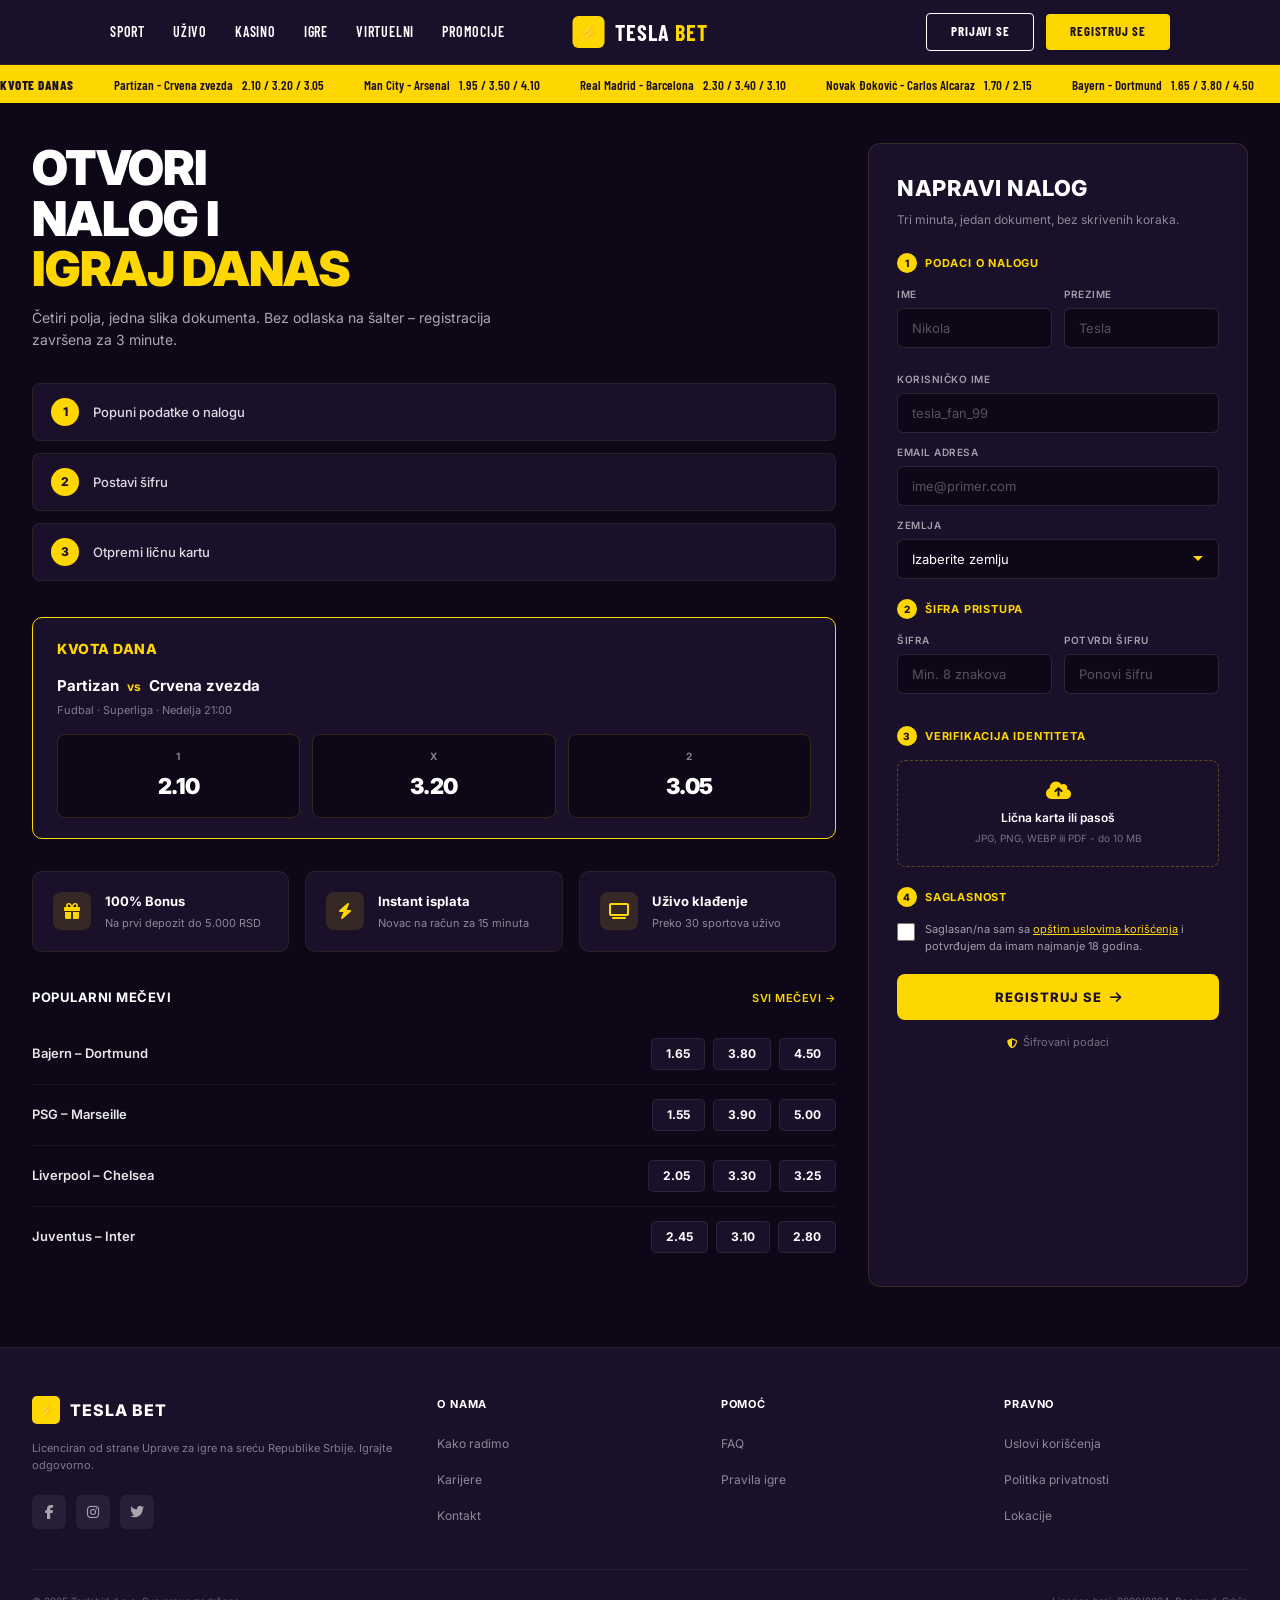
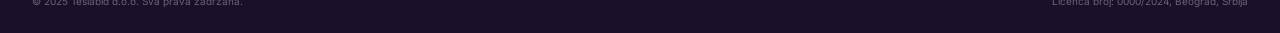
==== commit 044f624a: "optimizacija potpunog projekata & dodatak strane sa igrama odnosno prozor igre kao i omoguceno lokov" ====
--- a/wwwroot/registracionaStrana.html
+++ b/wwwroot/registracionaStrana.html
@@ -5,6 +5,8 @@
     <meta name="viewport" content="width=device-width, initial-scale=1.0">
     <title>Tesla Bet - Registracija</title>
     <!-- Eksterni fontovi i ikone -->
+    <link rel="preconnect" href="https://fonts.googleapis.com">
+    <link rel="preconnect" href="https://fonts.gstatic.com" crossorigin>
     <link rel="stylesheet" href="https://cdnjs.cloudflare.com/ajax/libs/font-awesome/6.4.0/css/all.min.css">
     <link href="https://fonts.googleapis.com/css2?family=Inter:wght@300;400;500;600;700;800;900&family=Bebas+Neue&family=Barlow+Condensed:wght@400;500;600;700;800&display=swap" rel="stylesheet">
     <link rel="stylesheet" href="style.css">
@@ -18,18 +20,19 @@
                 <a href="#">Sport</a>
                 <a href="#">Uživo</a>
                 <a href="#">Kasino</a>
+                <a href="igre.html">Igre</a>
                 <a href="#">Virtuelni</a>
                 <a href="#">Promocije</a>
             </nav>
 
-            <a href="/wwwroot/index.html" class="header-logo">
+            <a href="index.html" class="header-logo">
                 <div class="logo-icon">⚡</div>
                 <div class="logo-text">Tesla <span class="yellow">Bet</span></div>
             </a>
 
             <div class="header-actions">
-                <a href="/wwwroot/loginStrana/loginStrana.html" class="btn-outline">Prijavi se</a>
-                <a href="/wwwroot/registracionaStrana.html" class="btn-primary">Registruj se</a>
+                <a href="loginStrana.html" class="btn-outline">Prijavi se</a>
+                <a href="registracionaStrana.html" class="btn-primary">Registruj se</a>
             </div>
         </div>
     </header>
@@ -333,6 +336,7 @@
         </div>
     </footer>
 
+    <script src="forme-zajednicko.js"></script>
     <script src="registracija.js"></script>
 </body>
 </html>
--- a/wwwroot/style.css
+++ b/wwwroot/style.css
@@ -66,7 +66,7 @@
     justify-content: space-between;
     padding: 0 20px;
     height: 64px;
-    max-width: 1000px;
+    max-width: 1100px;
     margin: 0 auto;
     position: relative;
 }
@@ -365,6 +365,16 @@
     background-color: rgba(255, 215, 0, 0.05);
 }
 
+.odd-card.active {
+    border-color: #FFD700;
+    background-color: #FFD700;
+}
+
+.odd-card.active .odd-label,
+.odd-card.active .odd-value {
+    color: #0D0717;
+}
+
 .odd-card .odd-label {
     font-size: 10px;
     font-weight: 700;
@@ -507,6 +517,12 @@
 .match-odd:hover {
     border-color: #FFD700;
     color: #FFD700;
+}
+
+.match-odd.active {
+    background-color: #FFD700;
+    border-color: #FFD700;
+    color: #0D0717;
 }
 
 /* ===== RIGHT COLUMN - FORM ===== */
@@ -945,4 +961,5 @@
         gap: 8px;
         text-align: center;
     }
-}+}
+
